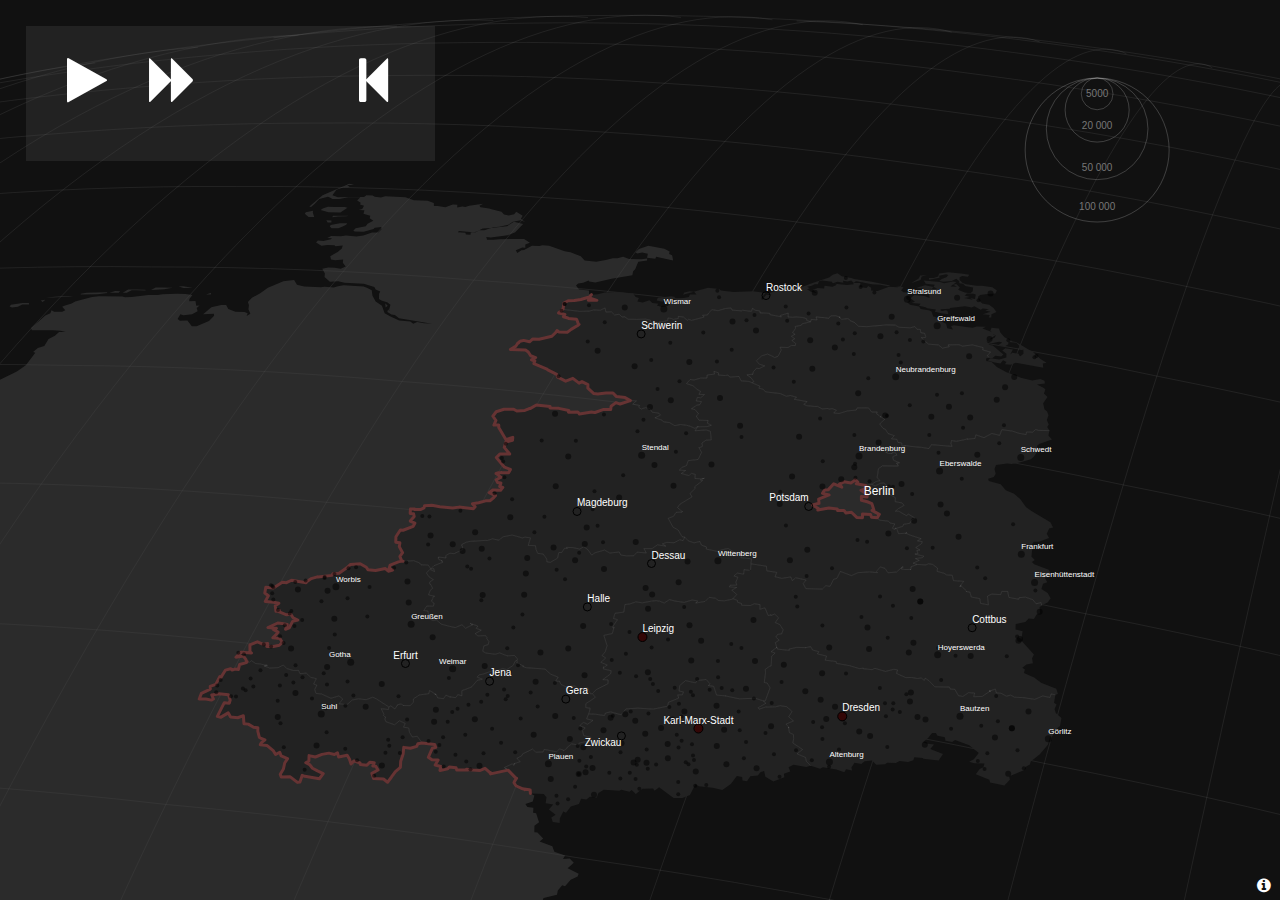
==== index.html @ fbca88ab "minor" ====
<!DOCTYPE html>
<head>
    <meta charset="utf-8">
    <title>Wendedemos</title>
    <meta name="viewport" content="width=device-width, initial-scale=1.0"/>
    <link rel="stylesheet" type="text/css" href="css/style.css">
</head>
<body>
<div id="vis">
  <div class="ui" id="ui_currentdate">
    <div class="controls">
      <span id="play-pause" class="icon-play"></span>
      <span id="fast-fw" class="icon-fast-fw"></span>
      <span id="rewind" class="icon-to-start"></span>
    </div>
    <div class="date">
      <div class="dayofweek"></div>
      <div>
        <span class="dayofmonth"></span>
        <span class="month"></span>
      </div>
      <span class="year"></span>
    </div>
  </div>
  <div id="info-icon"><span class="icon-info-circled"></span></div>
  <div id="info" class="hide">
    <span class="close">&#10006;</span>
    <h3>Demos zur Wende</h3>
    <p>
      Konzept und Umsetzung: <small>Max</small> Friedrich Hartmann<br/>
      Umsetzung: Stefan Wehrmeyer, <a href="http://www.correctiv.org/" target="_blank">CORRECT!V</a>
    </p>
    <p>
      Daten:
      <ul>
        <li><a href="http://www.archiv-buergerbewegung.de/index.php/demonstrationen">Archiv Bürgerbewegung Leipzig e.V.</a>.</li>
        <li>GeoBasis-DE/<a href="http://www.geodatenzentrum.de/geodaten/gdz_rahmen.gdz_div?gdz_spr=deu&gdz_akt_zeile=0&gdz_user_id=0">BKG</a> 2014 (Daten verändert)</li>
      </ul>
    </p>
    <p>
      <a class="correctiv" href="http://www.correctiv.org/" target="_blank">
      Correctiv</a>
    </p>
    <p>
      <small>
        <a href="http://www.correctiv.org/impressum/" target="_blank">Impressum</a>,
        <a href="https://github.com/correctiv/wendedemos">Code auf GitHub</a>
      </small>
    </p>
  </div>
</div>
<script src="js/lib/d3.min.js" charset="utf-8"></script>
<script src="js/lib/d3.geo.projection.v0.min.js" charset="utf-8"></script>
<script src="js/lib/topojson.js" charset="utf-8"></script>
<script src="js/vis.js" charset="utf-8"></script>
<script>
  var vis = new Vis({
      tickerEnabled: document.location.search.indexOf('ticker') !== -1,
      autoplay: document.location.search.indexOf('autoplay') !== -1,
      flashDistricts: document.location.search.indexOf('flash') !== -1,
  });
  vis.init();
</script>
</body>
---- css/style.css ----
@font-face {
  font-family: 'controls';
  src: url('../font/controls.eot?6005235');
  src: url('../font/controls.eot?6005235#iefix') format('embedded-opentype'),
       url('../font/controls.woff?6005235') format('woff'),
       url('../font/controls.ttf?6005235') format('truetype'),
       url('../font/controls.svg?6005235#controls') format('svg');
  font-weight: normal;
  font-style: normal;
}

html, body {
    height: 100%;
    margin: 0;
    font-family: sans-serif;
}

a, a:visited {
  color: #333;
  text-decoration: underline;
}

#vis {
    height: 100%;
    background: #111;
    overflow-x: hidden;
    overflow-y: hidden;

}

.ui {
    color : white;
    font-weight: 600;
}

.markers circle  {
    fill: white;
    opacity: 0.25;

}

#ui_currentdate {
    position: absolute;
    width: 7em;
    top: 0.5em;
    left: 0.5em;
    background-color: hsla(0,0%,30%,0.3);
    font-size: 4vw;
    padding: 0.5em;
}

.icon-to-start {
  float: right;
}

.controls {
  padding-bottom: 0.5em;
}
circle.smaller10k , circle.pl10kto50k, circle.pl50kto100k {
    opacity : 0.5;
}

circle.pl300kto700k{
    fill: #330606;
    stroke: black;
    stroke-width: 1px;
}
circle.pl100kto300k {
    fill: none;
    stroke: black;
    stroke-width: 1px;
}

.controls span {
  cursor: pointer;
}

.controls span.active {
  color: #773333;
}

.legend text {
    fill: white;
}

.labeltext .pl300kplus {
 font-weight: 800;
}


.land {
    fill: #222;
}

.land .highlight {
    fill: #773333;
}

.land #BRD {
    fill: #454545;
    opacity: 0.5;
}

.graticule {
    fill: none;
    stroke-width: 0.08px;
    stroke: #fff;

}

.bezirksgrenze {
    fill: none;
    stroke: #777;
    stroke-linejoin: bevel;
    stroke-linecap: bevel;
    stroke-width: .25px;
}

.staatsgrenze {
    fill: none;
    stroke: #663333;
    stroke-linejoin: round;
    stroke-linecap: round;
    stroke-width: 3px;
}

.staatsgrenzeoffen {
    fill: none;
    stroke: #777;
    stroke-linejoin: round;
    stroke-linecap: round;
    stroke-width: 1px;
    animation-name: flicker;
    animation-duration: 1.3s;
    animation-iteration-count: 1;

}

@keyframes flicker {
    0% { stroke: hsl(15, 80%, 70%); }
    3% { stroke: hsl(15, 0%, 0%); }
    6% { stroke: hsl(15, 50%, 63%); }
    8% { stroke: hsl(15, 0%, 0%); }
    15% { stroke: hsl(15, 0%, 0%); }
    17% { stroke: hsl(15, 50%, 63%); }
    25% { stroke: hsl(15, 0%, 0%); }
    10% { stroke: hsl(15, 0%, 90%); }
    27% { stroke: hsl(15, 0%, 0%); }
    30% { stroke: hsl(15, 50%, 63%); }
    45% { stroke: hsl(15, 0%, 0%); }
    95% { stroke: hsl(15, 0%, 0%); }
    100% { stroke: hsl(15, 0%, 63%); }
}


.bubble {
    fill: brown;
    fill-opacity: .5;
    stroke: #fff;
    stroke-width: .5px;
}

.bubble :hover {
    stroke: #000;
}

.legend circle {
    fill: none;
    stroke: #ccc;
}

.ticker text {
    fill: yellow;
    font-weight: 800;
    font: 11px monospace;
    text-anchor: middle;
    opacity: 0.2;
}

.legend circle {
    stroke-opacity: 0.5;
    stroke-width: 0.5;
    stroke-color: white;
}

.legend text {
    fill: #777;
    font: 10px sans-serif;
}

#info-icon {
  position: absolute;
  bottom: 0.3em;
  right: 0.3em;
  color: #fff;
  cursor: pointer;
}

#info-icon:hover {
  color: #773333;
}

#info {
  position: absolute;
  bottom: 5%;
  right: 10%;
  padding: 2em;
  width: 70%;
  max-width: 24em;
  background-color: #fff;
  color: #333;
}

#info.hide {
  display: none;
}

.close {
  float: right;
  cursor: pointer;
}

.close:hover {
  color: #773333;
}

.correctiv {
  background-image: url('../img/correctiv_logo_trans.png');
  width: 170px;
  height: 66px;
  display: block;
  background-repeat: no-repeat;
  text-indent: -99999px;
}

@media only screen and (min--moz-device-pixel-ratio: 2),
only screen and (-o-min-device-pixel-ratio: 2/1),
only screen and (-webkit-min-device-pixel-ratio: 2),
only screen and (min-device-pixel-ratio: 2) {
  .correctiv {
    background-size: 170px 66px;
    background-image: url('../img/correctiv_logo_trans@2x.png');
  }
}


[class^="icon-"]:before, [class*=" icon-"]:before {
  font-family: "controls";
  font-style: normal;
  font-weight: normal;
  speak: none;

  display: inline-block;
  text-decoration: inherit;
  width: 1em;
  margin-right: .2em;
  text-align: center;
  /* opacity: .8; */

  /* For safety - reset parent styles, that can break glyph codes*/
  font-variant: normal;
  text-transform: none;

  /* fix buttons height, for twitter bootstrap */
  line-height: 1em;

  /* Animation center compensation - margins should be symmetric */
  /* remove if not needed */
  margin-left: .2em;

  /* you can be more comfortable with increased icons size */
  /* font-size: 120%; */

  /* Uncomment for 3D effect */
  /* text-shadow: 1px 1px 1px rgba(127, 127, 127, 0.3); */
}

.icon-play:before { content: '\e800'; } /* '' */
.icon-pause:before { content: '\e801'; } /* '' */
.icon-to-start:before { content: '\e802'; } /* '' */
.icon-fast-fw:before { content: '\e803'; } /* '' */
.icon-info-circled:before { content: '\e804'; } /* '' */
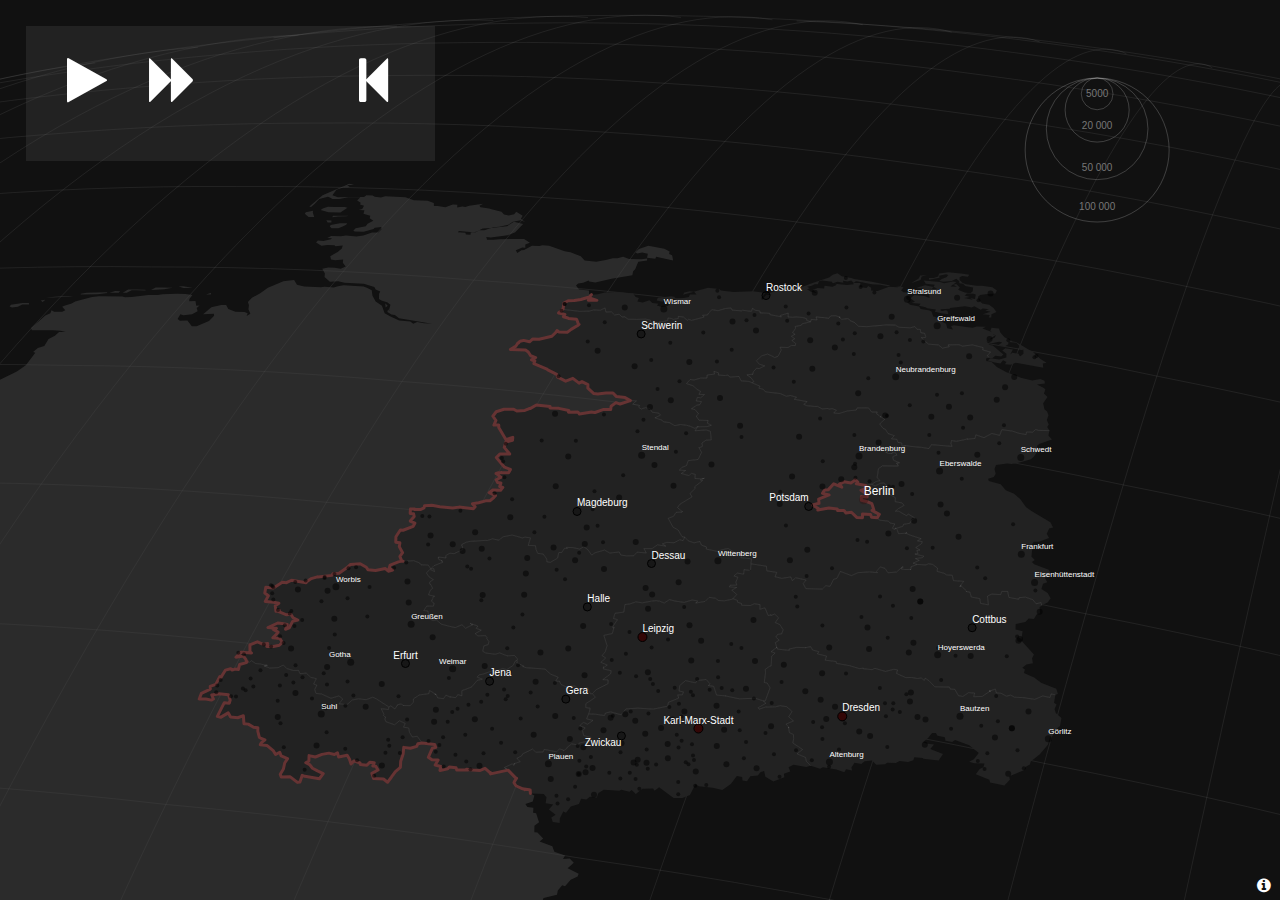
==== commit 33928512: "Change default options of animation" ====
--- a/index.html
+++ b/index.html
@@ -8,7 +8,10 @@
 <body>
 <div id="vis">
   <div class="ui" id="ui_currentdate">
-    <div class="controls">
+    <div class="loading">
+      Wird geladen...
+    </div>
+    <div class="controls hide">
       <span id="play-pause" class="icon-play"></span>
       <span id="fast-fw" class="icon-fast-fw"></span>
       <span id="rewind" class="icon-to-start"></span>
@@ -26,18 +29,15 @@
   <div id="info" class="hide">
     <span class="close">&#10006;</span>
     <h3>Demos zur Wende</h3>
-    <p>
-      Konzept und Umsetzung: <small>Max</small> Friedrich Hartmann<br/>
-      Umsetzung: Stefan Wehrmeyer, <a href="http://www.correctiv.org/" target="_blank">CORRECT!V</a>
-    </p>
-    <p>
-      Daten:
+      <h4>Konzept und Umsetzung</h4>
+      <small>Max</small> Friedrich Hartmann<br/>
+    <h4>Umsetzung</h4> Stefan Wehrmeyer, <a href="http://www.correctiv.org/" target="_blank">CORRECT!V</a>
+    <h4>Daten</h4>
       <ul>
         <li><a href="http://www.archiv-buergerbewegung.de/index.php/demonstrationen">Archiv Bürgerbewegung Leipzig e.V.</a>.</li>
         <li>GeoBasis-DE/<a href="http://www.geodatenzentrum.de/geodaten/gdz_rahmen.gdz_div?gdz_spr=deu&gdz_akt_zeile=0&gdz_user_id=0">BKG</a> 2014 (Daten verändert)</li>
       </ul>
-    </p>
-    <p>
+     <p>
       <a class="correctiv" href="http://www.correctiv.org/" target="_blank">
       Correctiv</a>
     </p>
@@ -55,9 +55,12 @@
 <script src="js/vis.js" charset="utf-8"></script>
 <script>
   var vis = new Vis({
-      tickerEnabled: document.location.search.indexOf('ticker') !== -1,
+      tickerEnabled:  !(document.location.search.indexOf('noticker') !== -1),
       autoplay: document.location.search.indexOf('autoplay') !== -1,
       flashDistricts: document.location.search.indexOf('flash') !== -1,
+      linkABL: document.location.search.indexOf('link') !== -1,
+      defaultDaysPerSecond: 5,
+      fastFwdFactor: 3
   });
   vis.init();
 </script>
--- a/css/style.css
+++ b/css/style.css
@@ -56,6 +56,12 @@
 .controls {
   padding-bottom: 0.5em;
 }
+
+.dots circle {
+    stroke-width : 10px;
+    stroke-opacity: 0.01;
+}
+
 circle.smaller10k , circle.pl10kto50k, circle.pl50kto100k {
     opacity : 0.5;
 }
@@ -64,11 +70,29 @@
     fill: #330606;
     stroke: black;
     stroke-width: 1px;
-}
+    stroke-opacity: 1;
+}
+
+circle.plus700k{
+    fill: #330606;
+    fill-opacity: 0.3;
+}
+
 circle.pl100kto300k {
-    fill: none;
+    fill: #grey;
+    fill-opacity: 0.3;
     stroke: black;
     stroke-width: 1px;
+    stroke-opacity: 1;
+}
+
+
+.labeltext {
+    pointer-events: none;
+}
+
+.labeltext .pl300kplus {
+    font-weight: 800;
 }
 
 .controls span {
@@ -81,10 +105,6 @@
 
 .legend text {
     fill: white;
-}
-
-.labeltext .pl300kplus {
- font-weight: 800;
 }
 
 
@@ -99,6 +119,7 @@
 .land #BRD {
     fill: #454545;
     opacity: 0.5;
+    pointer-events: none;
 }
 
 .graticule {
@@ -211,7 +232,18 @@
   color: #333;
 }
 
-#info.hide {
+#info h4 {
+    margin-top: 5px;
+    margin-bottom:0;
+}
+
+#info ul {
+    margin-top: 0;
+    list-style:none;
+    padding-left:0;
+}
+
+.hide {
   display: none;
 }
 
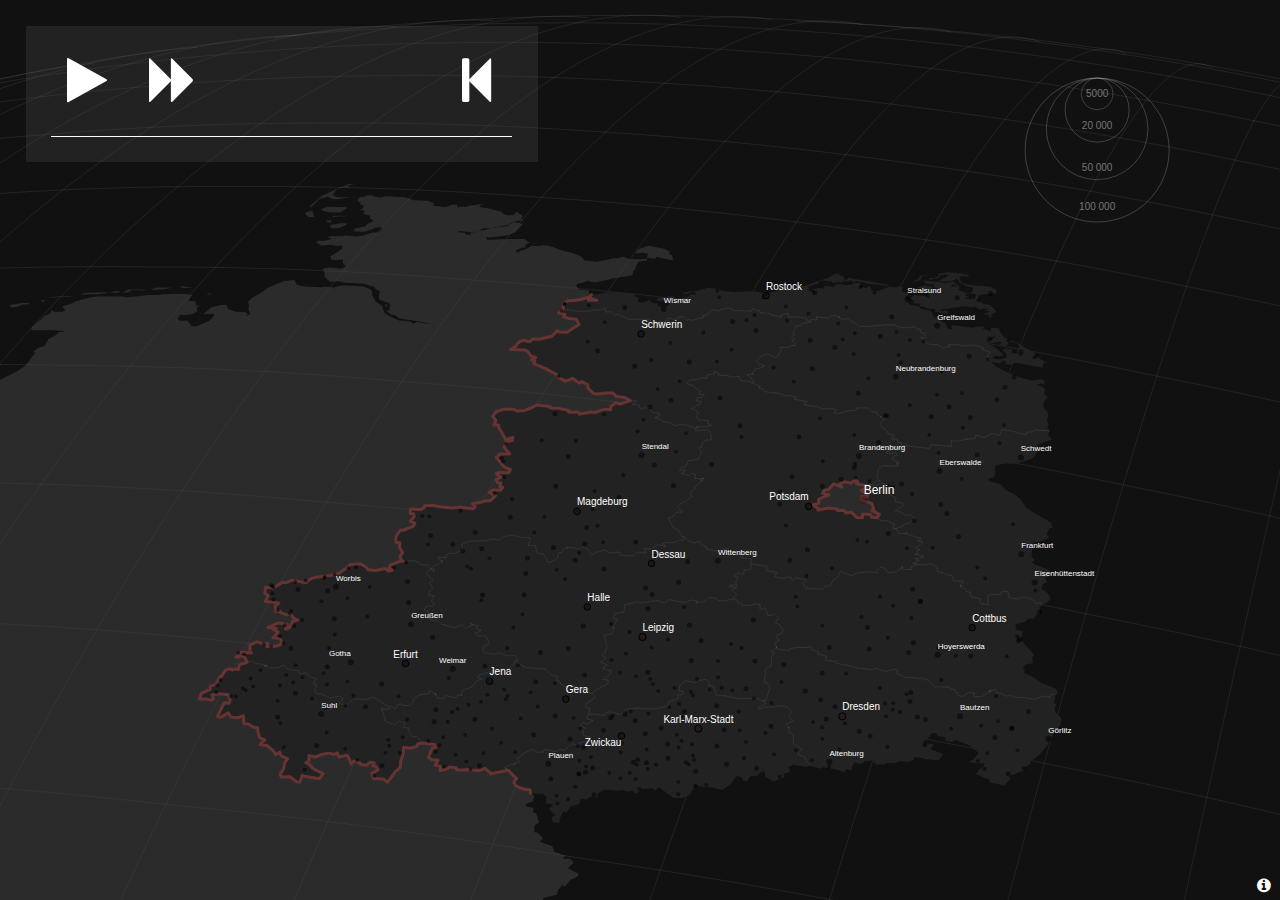
==== commit e84f14a2: "added paused static view" ====
--- a/index.html
+++ b/index.html
@@ -1,4 +1,5 @@
 <!DOCTYPE html>
+<html lang="de">
 <head>
     <meta charset="utf-8">
     <title>Wendedemos</title>
@@ -18,12 +19,14 @@
     </div>
     <div class="date">
       <div class="dayofweek"></div>
-      <div>
+      <div class="dateline2">
         <span class="dayofmonth"></span>
         <span class="month"></span>
+        <span class="year"></span>
       </div>
-      <span class="year"></span>
     </div>
+      <div class="description">
+      </div>
   </div>
   <div id="info-icon"><span class="icon-info-circled"></span></div>
   <div id="info" class="hide">
@@ -65,3 +68,4 @@
   vis.init();
 </script>
 </body>
+</html>
--- a/css/style.css
+++ b/css/style.css
@@ -36,12 +36,19 @@
 .markers circle  {
     fill: white;
     opacity: 0.25;
-
+    pointer-events: none;
+}
+
+.markers circle.static  {
+    fill: white;
+    opacity: 0.25;
+    pointer-events: all;
 }
 
 #ui_currentdate {
     position: absolute;
-    width: 7em;
+    width: 9em;
+    height: auto;
     top: 0.5em;
     left: 0.5em;
     background-color: hsla(0,0%,30%,0.3);
@@ -49,12 +56,30 @@
     padding: 0.5em;
 }
 
+#ui_currentdate .date{
+    position: relative;
+top: 0.5em;
+     border-top: solid white;
+     border-top-width: thin;
+     margin 0em;
+     padding-top: 0em;
+    padding-bottom: 0.5em;
+     line-height: 2em;
+ }
+#ui_currentdate .dateline2{
+    line-height: 0.5em;
+}
+
+
+
+
+
 .icon-to-start {
   float: right;
 }
 
 .controls {
-  padding-bottom: 0.5em;
+  padding-bottom: 0em;
 }
 
 .dots circle {
@@ -71,6 +96,7 @@
     stroke: black;
     stroke-width: 1px;
     stroke-opacity: 1;
+    fill-opacity: 0.3;
 }
 
 circle.plus700k{
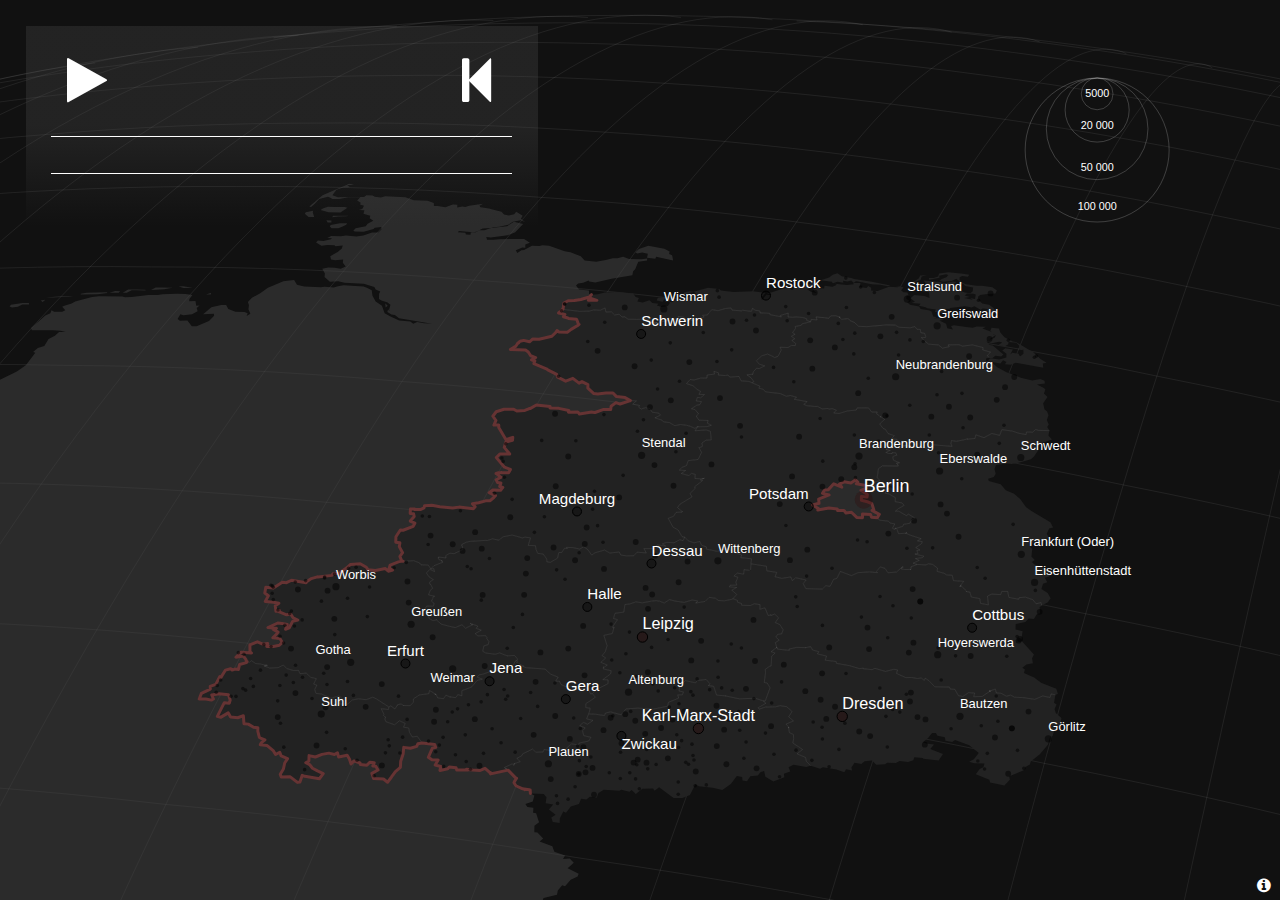
==== commit 351bc86d: "added fix for ticker shows single events" ====
--- a/index.html
+++ b/index.html
@@ -14,7 +14,7 @@
     </div>
     <div class="controls hide">
       <span id="play-pause" class="icon-play"></span>
-      <span id="fast-fw" class="icon-fast-fw"></span>
+      <!--<span id="fast-fw" class="icon-fast-fw"></span>-->
       <span id="rewind" class="icon-to-start"></span>
     </div>
     <div class="date">
@@ -26,6 +26,7 @@
       </div>
     </div>
       <div class="description">
+          <ul></ul>
       </div>
   </div>
   <div id="info-icon"><span class="icon-info-circled"></span></div>
--- a/css/style.css
+++ b/css/style.css
@@ -49,9 +49,10 @@
     position: absolute;
     width: 9em;
     height: auto;
+    max-height: 30em;
     top: 0.5em;
     left: 0.5em;
-    background-color: hsla(0,0%,30%,0.3);
+    background: linear-gradient(to bottom, hsla(0,0%,30%,0.3), hsla(0,0%,30%,0.3), hsla(0,0%,30%,0));
     font-size: 4vw;
     padding: 0.5em;
 }
@@ -68,9 +69,27 @@
  }
 #ui_currentdate .dateline2{
     line-height: 0.5em;
-}
-
-
+    padding-bottom: 0.3em;
+}
+
+
+.ui .description{
+    padding-top: 0.1em;
+    margin-top: 0.4em;
+    border-top: solid white;
+    border-top-width: thin;
+    color : snow;
+}
+
+.description ul, .description li{
+    font-family: monospace;
+    font-size: 1.7vw;
+    font-weight: 400;
+    list-style-type: none;
+    padding-left:0;
+    margin-left: 0;
+    white-space: nowrap;
+}
 
 
 
@@ -230,11 +249,6 @@
     stroke-color: white;
 }
 
-.legend text {
-    fill: #777;
-    font: 10px sans-serif;
-}
-
 #info-icon {
   position: absolute;
   bottom: 0.3em;
@@ -333,6 +347,9 @@
   /* text-shadow: 1px 1px 1px rgba(127, 127, 127, 0.3); */
 }
 
+.hidden{
+    display:none;
+}
 .icon-play:before { content: '\e800'; } /* '' */
 .icon-pause:before { content: '\e801'; } /* '' */
 .icon-to-start:before { content: '\e802'; } /* '' */
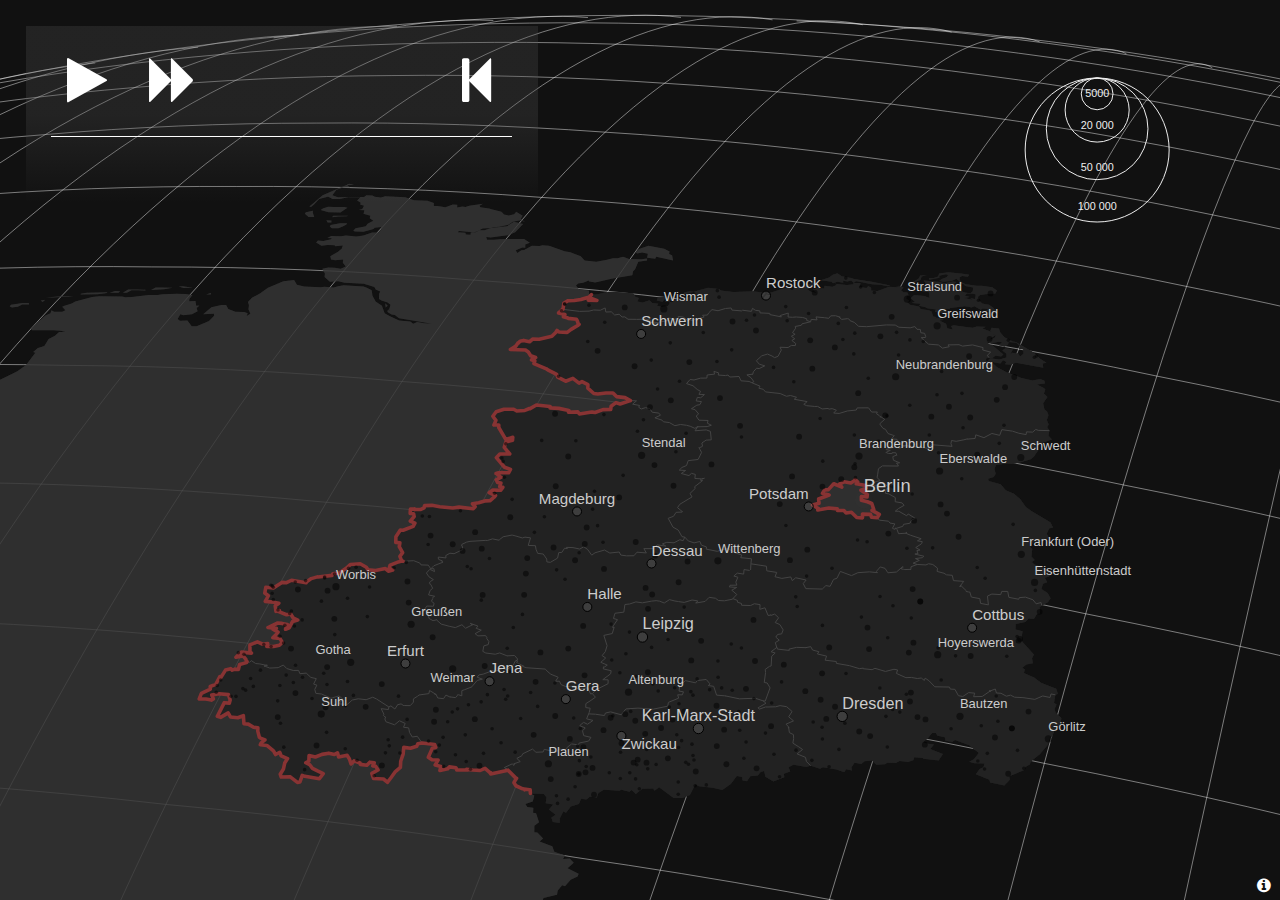
==== commit e2fdb70a: "refactored to inline SVG, fixed ffwd, reset of events on given time" ====
--- a/index.html
+++ b/index.html
@@ -14,7 +14,7 @@
     </div>
     <div class="controls hide">
       <span id="play-pause" class="icon-play"></span>
-      <!--<span id="fast-fw" class="icon-fast-fw"></span>-->
+      <span id="fast-fw" class="icon-fast-fw"></span>
       <span id="rewind" class="icon-to-start"></span>
     </div>
     <div class="date">
@@ -25,9 +25,7 @@
         <span class="year"></span>
       </div>
     </div>
-      <div class="description">
-          <ul></ul>
-      </div>
+      <div class="description"></div>
   </div>
   <div id="info-icon"><span class="icon-info-circled"></span></div>
   <div id="info" class="hide">
--- a/css/style.css
+++ b/css/style.css
@@ -7,199 +7,6 @@
        url('../font/controls.svg?6005235#controls') format('svg');
   font-weight: normal;
   font-style: normal;
-}
-
-html, body {
-    height: 100%;
-    margin: 0;
-    font-family: sans-serif;
-}
-
-a, a:visited {
-  color: #333;
-  text-decoration: underline;
-}
-
-#vis {
-    height: 100%;
-    background: #111;
-    overflow-x: hidden;
-    overflow-y: hidden;
-
-}
-
-.ui {
-    color : white;
-    font-weight: 600;
-}
-
-.markers circle  {
-    fill: white;
-    opacity: 0.25;
-    pointer-events: none;
-}
-
-.markers circle.static  {
-    fill: white;
-    opacity: 0.25;
-    pointer-events: all;
-}
-
-#ui_currentdate {
-    position: absolute;
-    width: 9em;
-    height: auto;
-    max-height: 30em;
-    top: 0.5em;
-    left: 0.5em;
-    background: linear-gradient(to bottom, hsla(0,0%,30%,0.3), hsla(0,0%,30%,0.3), hsla(0,0%,30%,0));
-    font-size: 4vw;
-    padding: 0.5em;
-}
-
-#ui_currentdate .date{
-    position: relative;
-top: 0.5em;
-     border-top: solid white;
-     border-top-width: thin;
-     margin 0em;
-     padding-top: 0em;
-    padding-bottom: 0.5em;
-     line-height: 2em;
- }
-#ui_currentdate .dateline2{
-    line-height: 0.5em;
-    padding-bottom: 0.3em;
-}
-
-
-.ui .description{
-    padding-top: 0.1em;
-    margin-top: 0.4em;
-    border-top: solid white;
-    border-top-width: thin;
-    color : snow;
-}
-
-.description ul, .description li{
-    font-family: monospace;
-    font-size: 1.7vw;
-    font-weight: 400;
-    list-style-type: none;
-    padding-left:0;
-    margin-left: 0;
-    white-space: nowrap;
-}
-
-
-
-.icon-to-start {
-  float: right;
-}
-
-.controls {
-  padding-bottom: 0em;
-}
-
-.dots circle {
-    stroke-width : 10px;
-    stroke-opacity: 0.01;
-}
-
-circle.smaller10k , circle.pl10kto50k, circle.pl50kto100k {
-    opacity : 0.5;
-}
-
-circle.pl300kto700k{
-    fill: #330606;
-    stroke: black;
-    stroke-width: 1px;
-    stroke-opacity: 1;
-    fill-opacity: 0.3;
-}
-
-circle.plus700k{
-    fill: #330606;
-    fill-opacity: 0.3;
-}
-
-circle.pl100kto300k {
-    fill: #grey;
-    fill-opacity: 0.3;
-    stroke: black;
-    stroke-width: 1px;
-    stroke-opacity: 1;
-}
-
-
-.labeltext {
-    pointer-events: none;
-}
-
-.labeltext .pl300kplus {
-    font-weight: 800;
-}
-
-.controls span {
-  cursor: pointer;
-}
-
-.controls span.active {
-  color: #773333;
-}
-
-.legend text {
-    fill: white;
-}
-
-
-.land {
-    fill: #222;
-}
-
-.land .highlight {
-    fill: #773333;
-}
-
-.land #BRD {
-    fill: #454545;
-    opacity: 0.5;
-    pointer-events: none;
-}
-
-.graticule {
-    fill: none;
-    stroke-width: 0.08px;
-    stroke: #fff;
-
-}
-
-.bezirksgrenze {
-    fill: none;
-    stroke: #777;
-    stroke-linejoin: bevel;
-    stroke-linecap: bevel;
-    stroke-width: .25px;
-}
-
-.staatsgrenze {
-    fill: none;
-    stroke: #663333;
-    stroke-linejoin: round;
-    stroke-linecap: round;
-    stroke-width: 3px;
-}
-
-.staatsgrenzeoffen {
-    fill: none;
-    stroke: #777;
-    stroke-linejoin: round;
-    stroke-linecap: round;
-    stroke-width: 1px;
-    animation-name: flicker;
-    animation-duration: 1.3s;
-    animation-iteration-count: 1;
-
 }
 
 @keyframes flicker {
@@ -218,6 +25,129 @@
     100% { stroke: hsl(15, 0%, 63%); }
 }
 
+html, body {
+    height: 100%;
+    margin: 0;
+    font-family: sans-serif;
+}
+
+a, a:visited {
+  color: #333;
+  text-decoration: underline;
+}
+
+#vis {
+    height: 100%;
+    background: #111;
+    overflow-x: hidden;
+    overflow-y: hidden;
+
+}
+
+.ui {
+    color : white;
+    font-weight: 600;
+}
+
+#ui_currentdate {
+    position: absolute;
+    width: 9em;
+    width-max: 30%;
+    height: auto;
+    max-height: 90%;
+    top: 0.5em;
+    left: 0.5em;
+    background: linear-gradient(to bottom, hsla(0,0%,30%,0.3), hsla(0,0%,30%,0.3), hsla(0,0%,30%,0));
+    font-size: 4vw;
+    padding: 0.5em;
+}
+
+#ui_currentdate .date{
+    position: relative;
+top: 0.5em;
+     border-top: solid white;
+     border-top-width: thin;
+     margin 0em;
+     padding-top: 0em;
+    padding-bottom: 0.5em;
+     line-height: 2em;
+ }
+#ui_currentdate .dateline2{
+    line-height: 0.5em;
+    padding-bottom: 0.3em;
+}
+
+
+.ui .description{
+    padding-top: 0.1em;
+    margin-top: 0.4em;
+    color : snow;
+}
+
+.description p{
+    font-size: 2vw;
+    font-weight: 400;
+    padding-left:0;
+    margin: 0;
+    white-space: nowrap;
+}
+
+.description .list {
+    overflow-y: auto;
+    overflow-x: hidden;
+    max-height: 9.8em;
+}
+
+.description .list p {
+    marign-top: 0.2em;
+    padding-top: 0.2em;
+    border-top: solid rgba(255,255,255,0.3);
+    border-top-width: thin;
+}
+
+.description .list a {
+     color:#ffffff;
+ }
+
+.description .list a:hover {
+   background-color:rgba(255,255,255,0.3);
+   color:yellow;
+}
+
+
+.description p span{
+    display: inline-block;
+    width: 3em;
+}
+
+.description p span.number6{
+    text-align: right;
+    width: 7em;
+    padding-right: 0.3em;
+}
+
+.description p span.number3{
+    text-align: right;
+    width: 6em;
+    padding-right: 0.3em;
+}
+
+
+.icon-to-start {
+  float: right;
+}
+
+.controls {
+  padding-bottom: 0em;
+}
+
+.controls span {
+  cursor: pointer;
+}
+
+.controls span.active {
+  color: #773333;
+}
 
 .bubble {
     fill: brown;
@@ -228,25 +158,6 @@
 
 .bubble :hover {
     stroke: #000;
-}
-
-.legend circle {
-    fill: none;
-    stroke: #ccc;
-}
-
-.ticker text {
-    fill: yellow;
-    font-weight: 800;
-    font: 11px monospace;
-    text-anchor: middle;
-    opacity: 0.2;
-}
-
-.legend circle {
-    stroke-opacity: 0.5;
-    stroke-width: 0.5;
-    stroke-color: white;
 }
 
 #info-icon {
